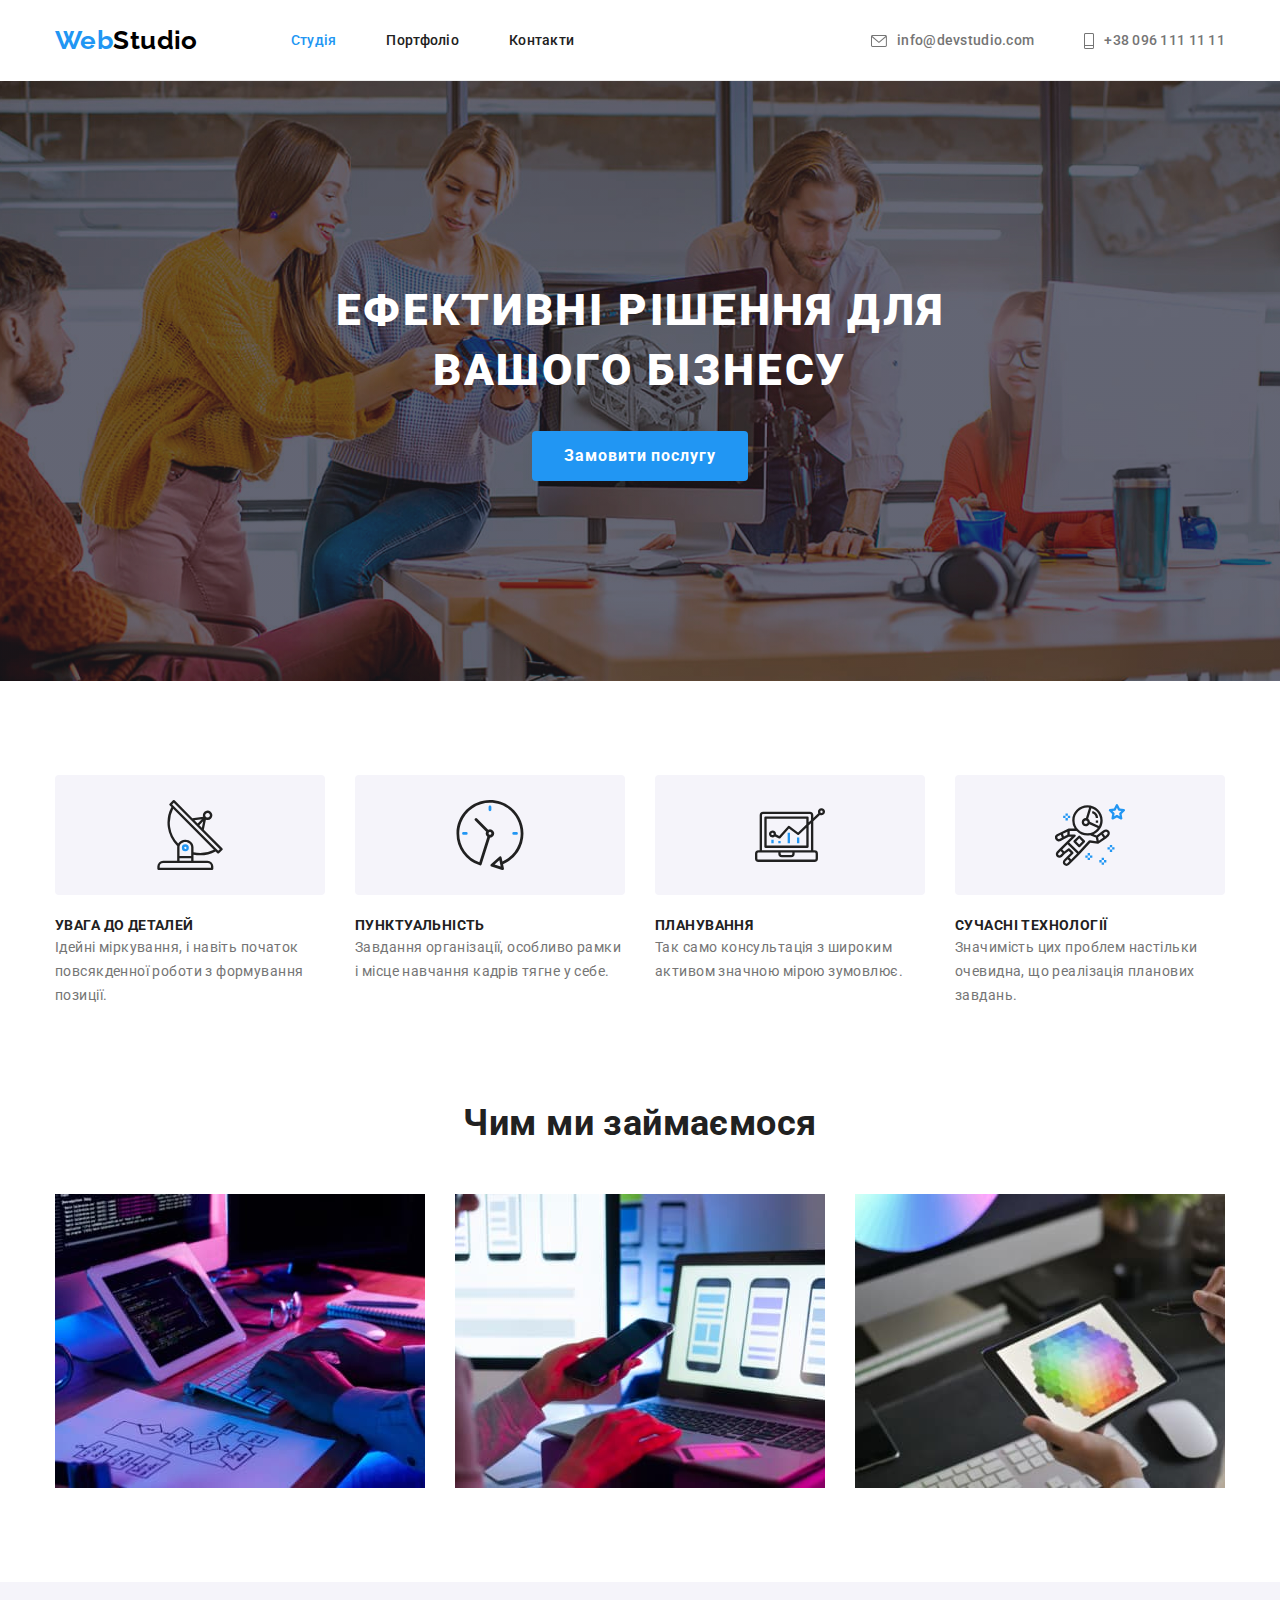
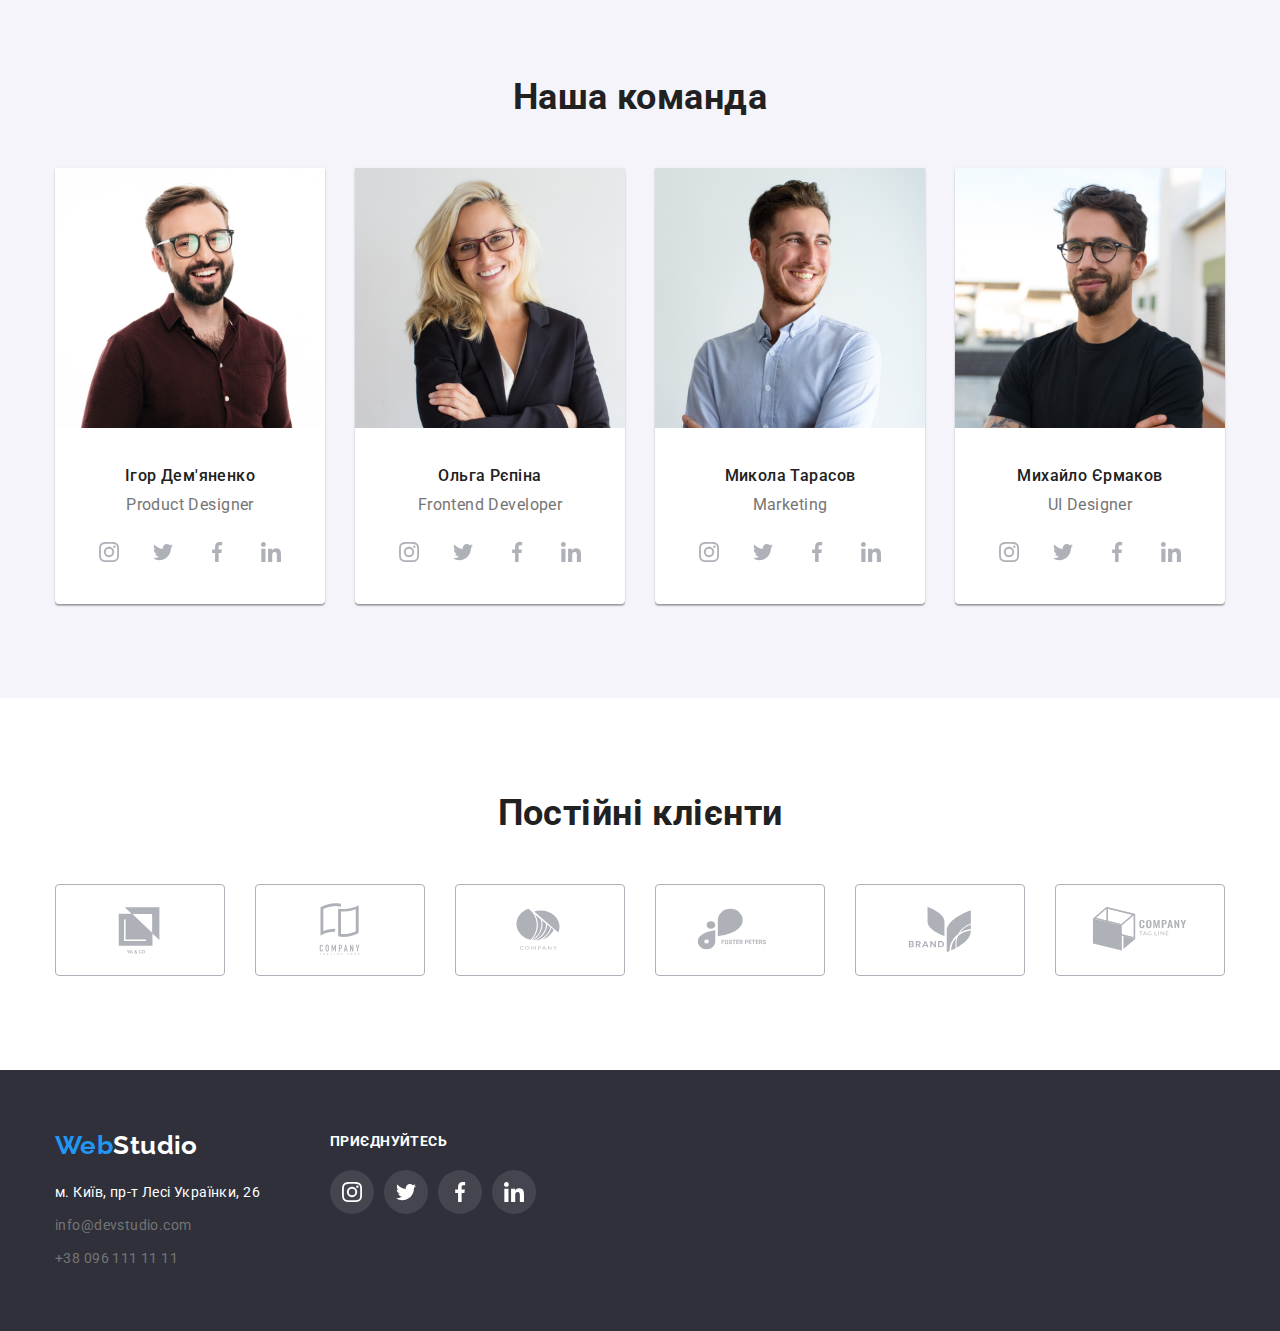
==== index.html @ 02ffd087 "Add files via upload" ====
<!DOCTYPE html>
<html lang="uk">

<head>
    <meta charset="UTF-8">
    <meta http-equiv="X-UA-Compatible" content="IE=edge">
    <meta name="viewport" content="width=device-width, initial-scale=1.0">
    <title>Студия</title>
    <link rel="preconnect" href="https://fonts.googleapis.com">
    <link rel="preconnect" href="https://fonts.gstatic.com" crossorigin>
    <link href="https://fonts.googleapis.com/css2?family=Raleway:wght@700&family=Roboto:wght@400;500;700;900&display=swap" rel="stylesheet">
    <link rel="stylesheet" href="https://cdnjs.cloudflare.com/ajax/libs/modern-normalize/1.0.0/modern-normalize.min.css">
    <link rel="stylesheet" href="./styles.css">
</head>

<body>
    <!--шапка профиля с навигацией-->
    <header class="header">
        <div class="conteiner header-wrap">
            <a class="logo-link link" href="/" lang="en"><span class="accent">Web</span>Studio</a>
            <nav class="navigation">
                <ul class="list header-list">
                    <li class="nav-item"><a class="link current" href="/">Студія</a></li>
                    <li class="nav-item"><a class="link" href="./portfolio.html">Портфоліо</a></li>
                    <li class="nav-item"><a class="link" href="">Контакти</a></li>
                </ul>
            </nav>
            <ul class="list contact-list">
                <li class="contact"><a class="contact-link link" href="mailto:info@devstudio.com">
                    <svg class="icon-contact" width="16" height="12">
                        <use href="./images/icon.svg#icon-mail"></use>
                    </svg>
                    info@devstudio.com</a>
                </li>
                <li class="contact"><a class="contact-link link" href="tel:+380961111111">
                    <svg class="icon-contact" width="10" height="16">
                        <use href="./images/icon.svg#icon-phone"></use>
                    </svg> 
                        +38 096 111 11 11</a>
                </li>
            </ul>
        </div>
    </header>
    <main>
        <!--Блок-герой-->
        <section class="hero-section">
            <div class="conteiner">
                <h1 class="caption-hero">Ефективні рішення  для <br>вашого бізнесу</h1>
                <button class="button-hero" type="button">Замовити послугу</button>
            </div>
        </section>
        <section class="benefits">
            <div class="conteiner">
                <h2 class="visually-hidden">Наші переваги</h2>
                <ul class="list benefits-list">
                    <li>
                        <div class="benefits-icons">
                            <svg class="benefits-icon" width="70" height="70">
                                <use href="./images/icon.svg#icon-antenna"></use>
                            </svg>
                        </div>
                        <h3 class="benefits-caption">УВАГА ДО ДЕТАЛЕЙ</h3>
                        <p class="benefits-text">Ідейні міркування, і навіть початок повсякденної роботи з формування позиції.</p>
                    </li>
                    <li>
                        <div class="benefits-icons">
                            <svg class="benefits-icon" width="70" height="70">
                                <use href="./images/icon.svg#icon-clock"></use>
                            </svg>
                        </div>
                        <h3 class="benefits-caption">ПУНКТУАЛЬНІСТЬ</h3>
                        <p class="benefits-text">Завдання організації, особливо рамки і місце навчання кадрів тягне у себе.</p>
                    </li>
                    <li>
                        <div class="benefits-icons">
                            <svg class="benefits-icon" width="70" height="70">
                                <use href="./images/icon.svg#icon-diagram"></use>
                            </svg>
                        </div>
                        <h3 class="benefits-caption">ПЛАНУВАННЯ</h3>
                        <p class="benefits-text">Так само консультація з широким активом значною мірою зумовлює.</p>
                    </li>
                    <li>
                        <div class="benefits-icons">
                            <svg class="benefits-icon" width="70" height="70">
                                <use href="./images/icon.svg#icon-astronaut"></use>
                            </svg>
                        </div>
                        <h3 class="benefits-caption">СУЧАСНІ ТЕХНОЛОГІЇ</h3>
                        <p class="benefits-text">Значимість цих проблем настільки очевидна, що реалізація планових завдань.</p>
                    </li>
                </ul>
                <h2 class="function-caption">Чим ми займаємося</h2>
                <ul class="list function-list">
                    <li>
                        <img src="./images/studio-keyboardhand.jpg" width="370" alt="Руки лежать на клавіатурі">
                    </li>
                    <li>
                        <img src="./images/studio-phonehands.jpg" width="370" alt="Руки тримають телефон">
                    </li>
                    <li>
                        <img src="./images/studio-laptophands.jpg" width="370" alt="Руки тримають планшет">
                    </li>
                </ul>
            </div>
        </section>
        <section class="team">
            <div class="conteiner">
                <h2 class="team-caption">Наша команда</h2>
                <ul class="list team-list">
                    <li class="team-person">
                        <img src="./images/studio-productdesigner.jpg" width="270" alt="Продуктовий дизайнер">
                        <h3 class="team-caption-list">Ігор Дем'яненко</h3>
                        <p class="team-text-list" lang="en">Product Designer</p>
                        <ul class="list icon-socials">
                            <li class="icon-socials-item">
                                <a class="icon-socials-link link" href="">
                                    <svg class="icon-social" width="20" height="20">
                                        <use href="./images/icon.svg#icon-instagram"></use>
                                    </svg>
                                </a>
                            </li>
                            <li>
                                <a class="icon-socials-link link" href="">
                                    <svg class="icon-social" width="20" height="20">
                                        <use href="./images/icon.svg#icon-twitter"></use>
                                    </svg>
                                </a>
                            </li>
                            <li>
                                <a class="icon-socials-link link" href="">
                                    <svg class="icon-social" width="20" height="20">
                                        <use href="./images/icon.svg#icon-facebook"></use>
                                    </svg>
                                </a>
                            </li>
                            <li>
                                <a class="icon-socials-link link" href="">
                                    <svg class="icon-social" width="20" height="20">
                                        <use href="./images/icon.svg#icon-linkedin"></use>
                                    </svg> 
                                </a>
                            </li>
                        </ul>
                    </li>
                    <li class="team-person">
                        <img src="./images/studio-frontend.jpg" width="270" alt="Фронтенд розробник">
                        <h3 class="team-caption-list">Ольга Рєпіна</h3>
                        <p class="team-text-list" lang="en">Frontend Developer</p>
                        <ul class="list icon-socials">
                            <li class="icon-socials-item">
                                <a class="icon-socials-link link" href="">
                                    <svg class="icon-social" width="20" height="20">
                                        <use href="./images/icon.svg#icon-instagram"></use>
                                    </svg>
                                </a>
                            </li>
                            <li>
                                <a class="icon-socials-link link" href="">
                                    <svg class="icon-social" width="20" height="20">
                                        <use href="./images/icon.svg#icon-twitter"></use>
                                    </svg>
                                </a>
                            </li>
                            <li>
                                <a class="icon-socials-link link" href="">
                                    <svg class="icon-social" width="20" height="20">
                                        <use href="./images/icon.svg#icon-facebook"></use>
                                    </svg>
                                </a>
                            </li>
                            <li>
                                <a class="icon-socials-link link" href="">
                                    <svg class="icon-social" width="20" height="20">
                                        <use href="./images/icon.svg#icon-linkedin"></use>
                                    </svg> 
                                </a>
                            </li>
                        </ul>
                    </li>
                    <li class="team-person">
                        <img src="./images/studio-marketing.jpg" width="270" alt="Маркетинг">
                        <h3 class="team-caption-list">Микола Тарасов</h3>
                        <p class="team-text-list" lang="en">Marketing</p>
                        <ul class="list icon-socials">
                            <li class="icon-socials-item">
                                <a class="icon-socials-link link" href="">
                                    <svg class="icon-social" width="20" height="20">
                                        <use href="./images/icon.svg#icon-instagram"></use>
                                    </svg>
                                </a>
                            </li>
                            <li>
                                <a class="icon-socials-link link" href="">
                                    <svg class="icon-social" width="20" height="20">
                                        <use href="./images/icon.svg#icon-twitter"></use>
                                    </svg>
                                </a>
                            </li>
                            <li>
                                <a class="icon-socials-link link" href="">
                                    <svg class="icon-social" width="20" height="20">
                                        <use href="./images/icon.svg#icon-facebook"></use>
                                    </svg>
                                </a>
                            </li>
                            <li>
                                <a class="icon-socials-link link" href="">
                                    <svg class="icon-social" width="20" height="20">
                                        <use href="./images/icon.svg#icon-linkedin"></use>
                                    </svg> 
                                </a>
                            </li>
                        </ul>
                    </li>
                    <li class="team-person">
                        <img src="./images/studio-uidesigner.jpg" width="270" alt="Дизайнер інтерфейсу користувача">
                        <h3 class="team-caption-list">Михайло Єрмаков</h3>
                        <p class="team-text-list" lang="en">UI Designer</p>
                        <ul class="list icon-socials">
                            <li class="icon-socials-item">
                                <a class="icon-socials-link link" href="">
                                    <svg class="icon-social" width="20" height="20">
                                        <use href="./images/icon.svg#icon-instagram"></use>
                                    </svg>
                                </a>
                            </li>
                            <li>
                                <a class="icon-socials-link link" href="">
                                    <svg class="icon-social" width="20" height="20">
                                        <use href="./images/icon.svg#icon-twitter"></use>
                                    </svg>
                                </a>
                            </li>
                            <li>
                                <a class="icon-socials-link link" href="">
                                    <svg class="icon-social" width="20" height="20">
                                        <use href="./images/icon.svg#icon-facebook"></use>
                                    </svg>
                                </a>
                            </li>
                            <li>
                                <a class="icon-socials-link link" href="">
                                    <svg class="icon-social" width="20" height="20">
                                        <use href="./images/icon.svg#icon-linkedin"></use>
                                    </svg> 
                                </a>
                            </li>
                        </ul>
                    </li>
                </ul>
            </div>
        </section>
        <section class="clients">
            <div class="conteiner">
                <h2 class="title-clients">Постійні клієнти</h2>
                <ul class="list clients-list">
                    <li>
                        <a class="clients-link link" href="">
                            <svg class="icon-clients" width="106" height="60">
                                <use href="./images/icon.svg#icon-Logo1"></use>
                            </svg>
                        </a>
                    </li>
                    <li>
                        <a class="clients-link link" href="">
                            <svg class="icon-clients" width="106" height="60">
                                <use href="./images/icon.svg#icon-Logo2"></use>
                            </svg>
                        </a>
                    </li>
                    <li>
                        <a class="clients-link link" href="">
                            <svg class="icon-clients" width="106" height="60">
                                <use href="./images/icon.svg#icon-Logo3"></use>
                            </svg>
                        </a>
                    </li>
                    <li>
                        <a class="clients-link" href="">
                            <svg class="icon-clients" width="106" height="60">
                                <use href="./images/icon.svg#icon-Logo4"></use>
                            </svg>
                        </a>
                    </li>
                    <li>
                        <a class="clients-link link" href="">
                            <svg class="icon-clients" width="106" height="60">
                                <use href="./images/icon.svg#icon-Logo5"></use>
                            </svg>
                        </a>
                    </li>
                    <li>
                        <a class="clients-link link" href="">
                            <svg class="icon-clients" width="106" height="60">
                                <use href="./images/icon.svg#icon-Logo6"></use>
                            </svg>
                        </a>
                    </li>
                </ul>
            </div>
        </section>
    </main>
    <footer class="footer">
        <div class="conteiner">
            <div class="address-link">
                <a class="logo-link link" href="/" lang="en"><span class="accent">Web</span><span class="change-color">Studio</span></a>
                <address>
                    <ul class="list">
                        <li><a class="link address-link" href="https://goo.gl/maps/9GgxLfYpcewbCLix5" target="_blank"
                                rel="noopener noreferrer nofollow">м. Київ, пр-т Лесі Українки, 26</a></li>
                        <li class="contact"><a class="link contact-link" href="mailto:info@devstudio.com">info@devstudio.com</a></li>
                        <li class="contact"><a class="link contact-link" href="tel:+380961111111">+38 096 111 11 11</a></li>
                    </ul>
                </address>
            </div>
            <div class="connect-links">
                <p class="connect-text">приєднуйтесь</p>
                <ul class="list icon-socials connect">
                    <li class="icon-socials-item">
                        <a class="icon-socials-link connect link" href="">
                            <svg class="icon-social" width="20" height="20">
                                <use href="./images/icon.svg#icon-instagram"></use>
                            </svg>
                        </a>
                    </li>
                    <li>
                        <a class="icon-socials-link connect link" href="">
                            <svg class="icon-social" width="20" height="20">
                                <use href="./images/icon.svg#icon-twitter"></use>
                            </svg>
                        </a>
                    </li>
                    <li>
                        <a class="icon-socials-link connect link" href="">
                            <svg class="icon-social" width="20" height="20">
                                <use href="./images/icon.svg#icon-facebook"></use>
                            </svg>
                        </a>
                    </li>
                    <li>
                        <a class="icon-socials-link connect link" href="">
                            <svg class="icon-social" width="20" height="20">
                                <use href="./images/icon.svg#icon-linkedin"></use>
                            </svg> 
                        </a>
                    </li>
                </ul>
            </div>
        </div>
        
    </footer>
</body>

</html>
---- styles.css ----
/* цвет текста #757575;*/
/* цвет активной ссылки #2196F3;*/
/* текст заголовков #212121; */
/* цвет хэдера #FFFFFF;*/
/* цвет секции с сотрудниками #F5F4FA;*/
/* цвет хэро секции и футера #2F303A;*/
/* цвет секций #F5F5F5;  */
/* цвет логотипа #000000; */

:root{
    --primary-text-color:  #757575;
    --title-text-color: #212121;
    --filter-text: #212121;
    --accent-color:#2196F3; 
    --accent-background:#2F303A;
    --color-secondary-section: #F5F4FA;
    --header-color:#ffffff;
    --logo-text: #000000;
}
html{
    box-sizing:border-box;
}
body{
    font-family: 'Roboto', sans-serif;
    color: var(--primary-text-color);
    font-size: 14px;
    line-height: 1.71;
    letter-spacing: 0.03em;
}
h1, h2, h3, p {
    margin: 0px;
    padding: 0px;
    
}
.conteiner{
    width: 1200px;
    margin-right: auto;
    margin-left: auto;
    padding-left: 15px;
    padding-right: 15px;
}
.list{
    list-style:none;
    margin: 0px;
    padding: 0px;

}
.link {
    color: #212121;
    text-decoration: none;
}

/* хєдер*/
.header-wrap{
    display: flex;
    align-items: center;
    padding-top: 25px;
    padding-bottom: 24px;
    border-bottom-width: 1px;
    border-bottom-style: solid;
    border-bottom-color: #ECECEC;
}
.logo-link{
    display: block;
    font-family: Raleway;
    font-weight: 700;
    font-size: 26px;
    line-height: 1.2;
    color: var(--logo-text);
}
.logo-link .accent{
    color:var(--accent-color);
}
.navigation{
    margin-left: 93px;
}
.header-list,
.contact-list{
    display: flex;
    font-weight: 500;
    line-height: 1.17;
    letter-spacing: 0.02em;
    
}
.header li:not(:last-child){
    margin-right: 50px;
}
.contact-list{
    margin-left: auto;
}
.current{
    color: var(--accent-color);
}
.address-link:hover,
.address-link:focus,
.nav-item .link:hover,
.nav-item .link:focus, 
.contact-link:hover,
.contact-link:focus
 {
    color:var(--accent-color);
    fill:var(--accent-color);
}
.contact-link{
    display: flex;
    align-items: center;
    color: var(--primary-text-color);
    fill:var(--primary-text-color);
}
.icon-contact{
    margin-right: 10px;
}

/*основной контент*/
.hero-section{
    background-image: linear-gradient(to right, rgba(47, 48, 58, 0.4), rgba(47, 48, 58, 0.4)),url(./images/hero-background.jpg);
    background-position: center;
    background-size: cover;
    margin: auto;
    background-color: var(--accent-background);
    max-width: 1600px;
    text-align: center;
}
.hero-section .conteiner{
    padding-top: 200px;
    padding-bottom: 200px;
}
.caption-hero{
    font-weight: 900;
    font-size: 44px;
    line-height: 1.36;
    letter-spacing: 0.06em;
    text-transform: uppercase;
    color:#ffffff;
    margin-bottom: 30px;
}
.button-hero{
    padding-left: 32px;
    padding-right: 32px;
    padding-top: 10px;
    padding-bottom: 10px;
    border-radius: 4px;
    border: none;
    font-family: inherit;
    font-weight: 700;
    font-size: 16px;
    line-height: 1.88;
    letter-spacing: 0.06em;
    color:#ffffff;
    background-color: var(--accent-color);
}
.visually-hidden{
    position: absolute;
    width: 1px;
    height: 1px;
    margin: -1px;
    border: 0;
    padding: 0;
    
    white-space: nowrap;
    clip-path: inset(100%);
    clip: rect(0 0 0 0);
    overflow: hidden;
}
.benefits-icons{
    display: flex;
    justify-content: center;
    align-items: center;
    background: #F5F4FA;
    border-radius: 4px;
    width: 270px;
    height: 120px;
    margin-bottom: 30px;
}

.benefits-list{
    padding-top: 94px;
    display: flex;
    justify-content: space-between;
}
.benefits-list > li:not(:last-child){
    margin-right: 30px;
}
.benefits-caption{
    margin-bottom: 10px;
    font-size: 14px;
    font-weight: 700;
    line-height: 1.14px;
    text-transform: uppercase;
    color: var(--title-text-color);
}
.function-caption, .team-caption, .title-clients{
    text-align: center;
    padding-top: 94px;
    font-weight: 700;
    font-size: 36px;
    line-height: 1.17;
    color:var(--title-text-color);
}
.function-list {
    margin-top: 50px;
    padding-bottom: 94px;
    display: flex;
    justify-content: space-between;
}
.function-list img{
    display: block;
}
.function-list > li{
    width: calc(100%/3,3333);
}
.team{
    background-color: var(--color-secondary-section);
}
.team-list{
    display: flex;
    justify-content: space-between;
    text-align: center;
    margin-top: 50px;
    padding-bottom: 94px;
}
.team-person{
    background-color: #ffffff;
    box-shadow: 0px 1px 3px rgba(0, 0, 0, 0.12), 0px 1px 1px rgba(0, 0, 0, 0.14), 0px 2px 1px rgba(0, 0, 0, 0.2);
    border-radius: 0px 0px 4px 4px;
    padding-bottom: 30px;
}
.team-caption-list{
    margin-top: 30px;
    font-weight: 500;
    font-size: 16px;
    line-height: 1.19;
    color: var(--title-text-color);
}
.team-text-list{
    margin-top: 10px;
    font-size: 16px;
    line-height: 1.19;
}
.icon-socials{
    display: flex;
    margin-top: 16px;
    justify-content:center;
    align-items: center;
    
}
.icon-socials-link{
    display: flex;
    border-radius: 50%;
    width: 44px;
    height: 44px;
    align-items: center;
    justify-content: center;
}
.icon-social{
    display: block;
}
.icon-socials-link{
    background-color: #ffffff;
    fill: #AFB1B8;
}
.icon-socials-link:hover,
.icon-socials-link:focus {
    background-color: var(--accent-color);
    fill: #ffffff;
}
.icon-socials li:not(:last-child){
    margin-right: 10px;
}
.icon-socials-link.connect{
    background: rgba(255, 255, 255, 0.1);
    fill: #ffffff;;
}
.icon-socials-link.connect:hover,
.icon-socials-link.connect:focus{
    background-color: var(--accent-color);
}
/*клиенты*/
.clients-list{
    display: flex;
    align-items: center;
    justify-content: center;
    margin-top: 50px;
    margin-bottom: 94px;
}
.clients-link{
    display: flex;
    justify-content: center;
    align-items: center;
    width: 170px;
    height: 92px;
    border: 1px solid #AFB1B8;
    border-radius: 4px;
    fill:#AFB1B8;

}
.clients-link:hover,
.clients-link:focus{
    fill:var(--accent-color);
    border: 1px solid var(--accent-color);
}
.clients-list li:not(:last-child){
    margin-right: 30px;
}
/*футер*/
.footer{
    background-color: var(--accent-background);
}
.footer .conteiner{
    display: flex;
    padding-top: 60px;
    padding-bottom: 60px;
}
.footer .link{
    font-style: normal;
}
.footer .logo-link{
    margin-bottom: 20px;
}
.footer .contact-link{
    margin-top: 9px;
}
.address-link,
footer .change-color{
    color:#ffffff;
}
.connect-links{
    margin-left: 70px;
}
.connect-text{
font-weight: 700;
text-transform: uppercase;
color: #FFFFFF;
}

/*портфолио*/
.portfolio-list{
    display: flex;
    justify-content: center;
    padding-top: 94px;
    margin-bottom: 50px;
}
.portfolio-list > li:not(:last-child){
    margin-right: 8px;
}
.button-filter{
    padding-left: 22px;
    padding-right: 22px;
    padding-top: 6px;
    padding-bottom: 6px;
    border: none;
    border-radius: 4px;
    box-shadow: 0px 3px 1px rgba(0, 0, 0, 0.1), 0px 1px 2px rgba(0, 0, 0, 0.08), 0px 2px 2px rgba(0, 0, 0, 0.12);
    font-family: inherit;
    letter-spacing: inherit;
    font-weight: 500;
    font-size: 16px;
    line-height: 1.62;
    color:var(--title-text-color);
    cursor: pointer;
    
}
.button-filter:hover,
.button-filter:focus{
    background-color: var(--accent-color);
    color:#ffffff;
}
.content-example-list{
    display: flex;
    flex-wrap: wrap;
    justify-content: space-between;
    padding-bottom: 94px;
    
}
.content-example-list > li:not(:nth-last-child(-n + 3)){
    margin-bottom: 30px;
}

.content-example-item img{
    display: block;
}
.content-example-list > li{
    width: calc(100%/3,3333);
}
.card-info{
    border: solid 1px #EEEEEE;
    border-top: none;
    padding-left: 24px;
    padding-bottom: 20px;
    padding-top: 20px;
}
.content-example-item:hover,
.content-example-item:focus{
    box-shadow: 0px 1px 1px rgba(0, 0, 0, 0.12), 0px 4px 4px rgba(0, 0, 0, 0.06), 1px 4px 6px rgba(0, 0, 0, 0.16);
}
.example-caption{
    margin-bottom: 4px;
    font-weight: 700;
    font-size: 18px;
    line-height: 2.0;
    letter-spacing: 0.06em;
    color: var(--title-text-color);
}
.example-text{
    font-size: 16px;
    line-height: 1.9;
    color: var(--primary-text-color)
}
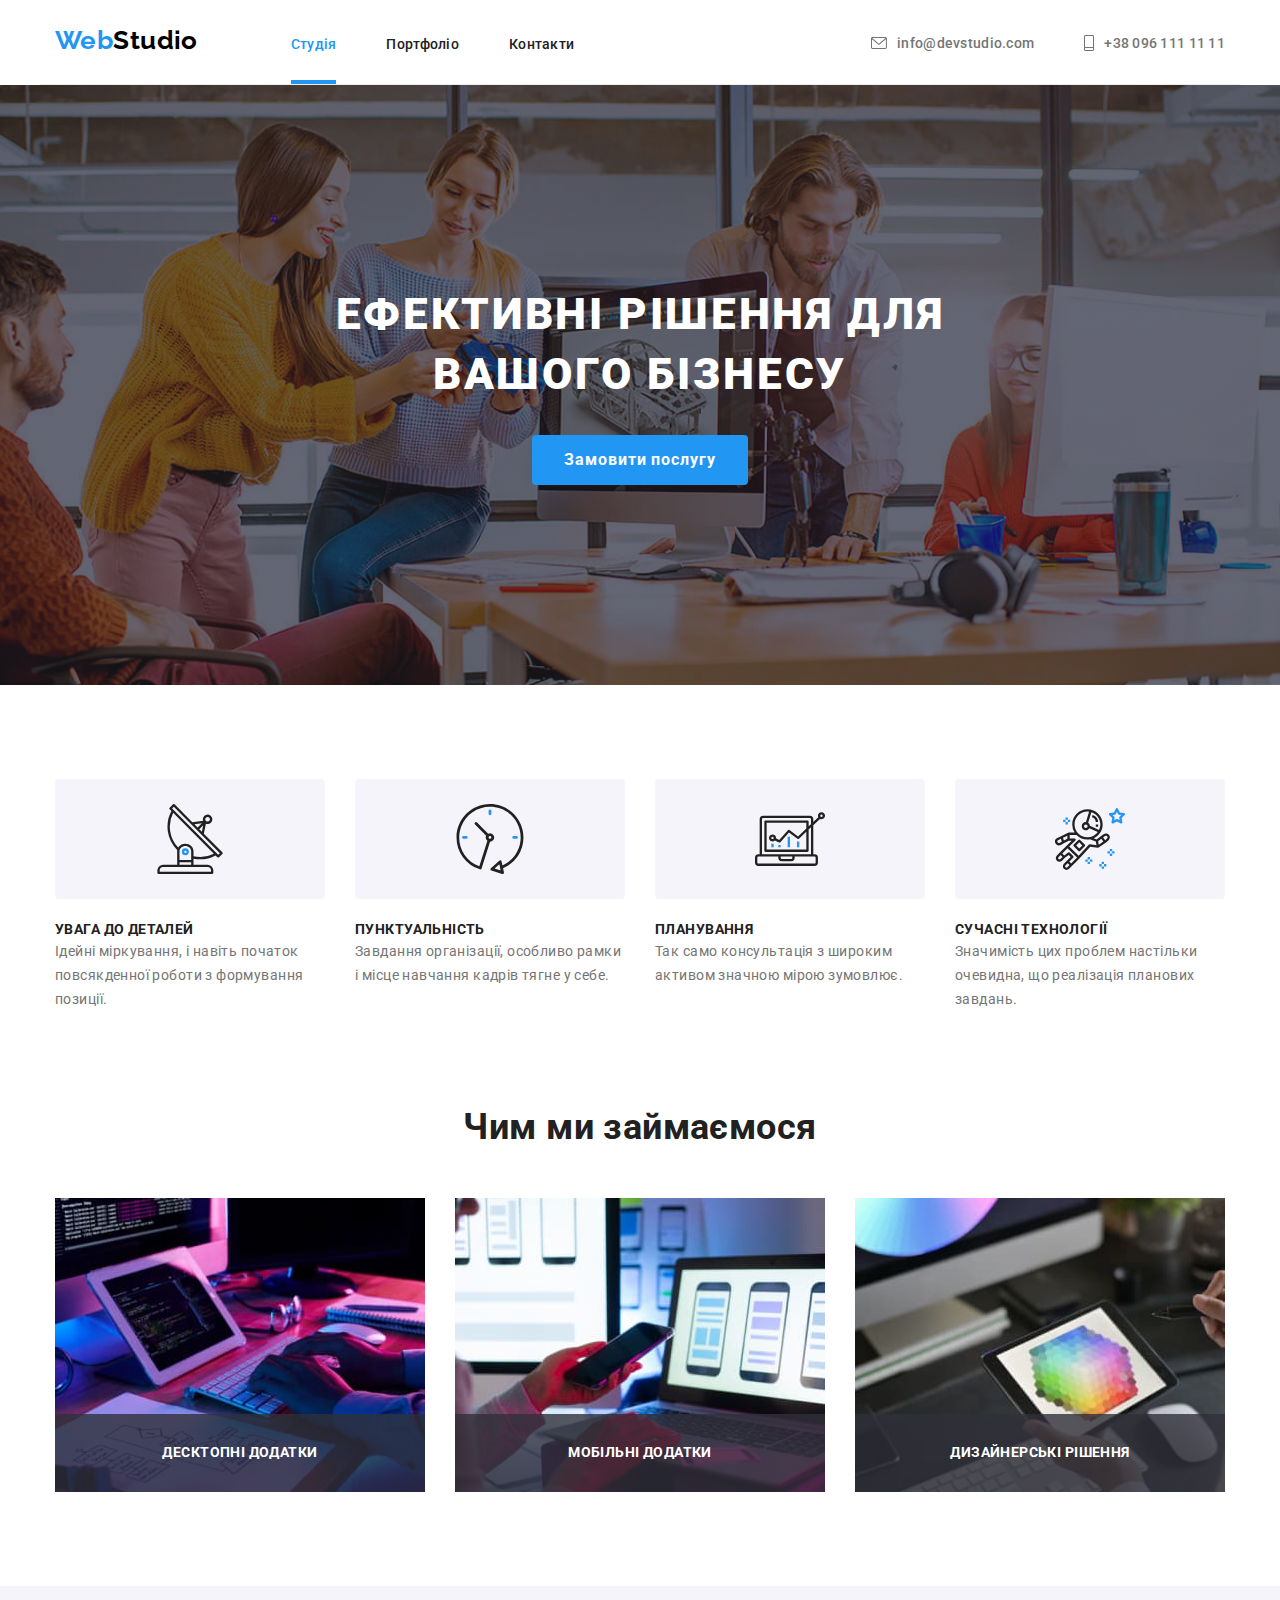
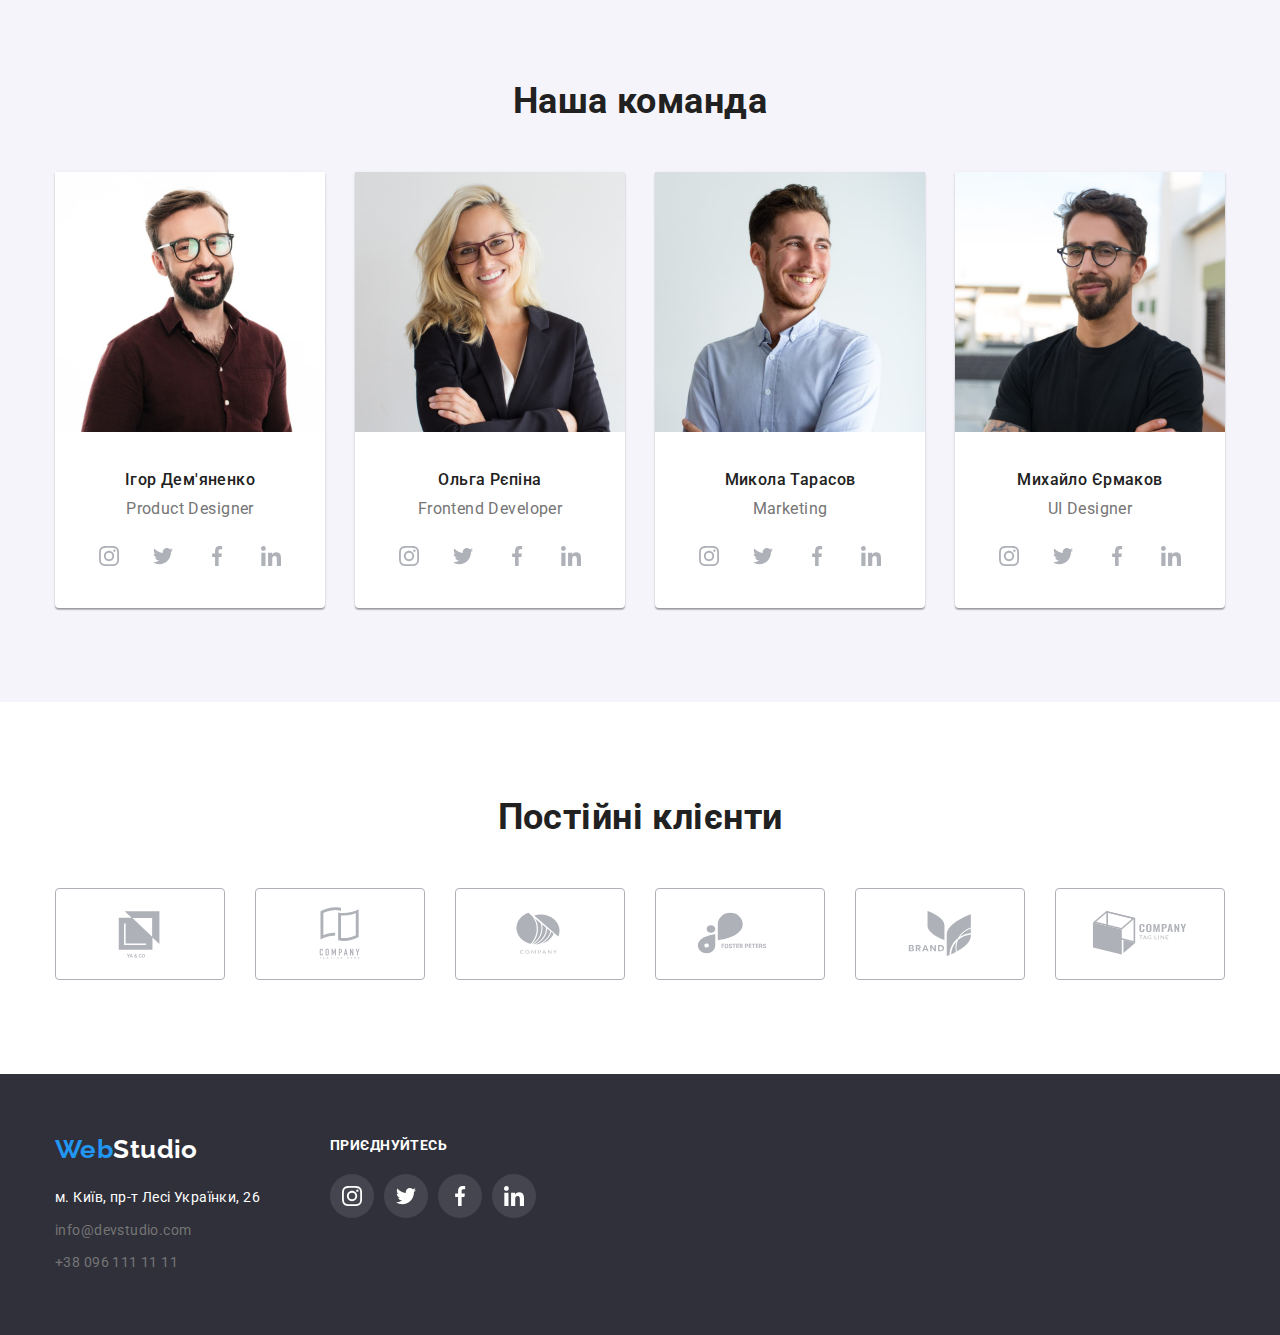
==== commit 8434c479: "плашки в хэдере, ховеры на карточках в портфолио, надписи поверх изображений" ====
--- a/index.html
+++ b/index.html
@@ -92,13 +92,22 @@
                 </ul>
                 <h2 class="function-caption">Чим ми займаємося</h2>
                 <ul class="list function-list">
-                    <li>
+                    <li class="function-item">
+                        <div class="function-label">
+                            <p class="function-text">Десктопні додатки</p>
+                        </div>
                         <img src="./images/studio-keyboardhand.jpg" width="370" alt="Руки лежать на клавіатурі">
                     </li>
-                    <li>
+                    <li class="function-item">
+                        <div class="function-label">
+                            <p class="function-text">Мобільні додатки</p>
+                        </div>
                         <img src="./images/studio-phonehands.jpg" width="370" alt="Руки тримають телефон">
                     </li>
-                    <li>
+                    <li class="function-item">
+                        <div class="function-label">
+                            <p class="function-text">Дизайнерські рішення</p>
+                        </div>
                         <img src="./images/studio-laptophands.jpg" width="370" alt="Руки тримають планшет">
                     </li>
                 </ul>
--- a/styles.css
+++ b/styles.css
@@ -17,7 +17,9 @@
     --header-color:#ffffff;
     --logo-text: #000000;
 }
-html{
+*,
+::after,
+::before{
     box-sizing:border-box;
 }
 body{
@@ -53,9 +55,8 @@
 /* хєдер*/
 .header-wrap{
     display: flex;
-    align-items: center;
+    align-items: baseline;
     padding-top: 25px;
-    padding-bottom: 24px;
     border-bottom-width: 1px;
     border-bottom-style: solid;
     border-bottom-color: #ECECEC;
@@ -91,6 +92,22 @@
 .current{
     color: var(--accent-color);
 }
+.nav-item{
+    position: relative;
+    padding-bottom: 32px;
+}
+
+.nav-item .current::after{
+    content: ' ';
+    width:100%;
+    height: 4px;
+    background-color: var(--accent-color);
+    position:absolute;
+    left: 0;
+    bottom: 0;
+    opacity: 1;
+}
+
 .address-link:hover,
 .address-link:focus,
 .nav-item .link:hover,
@@ -208,6 +225,26 @@
 }
 .function-list > li{
     width: calc(100%/3,3333);
+}
+.function-item{
+    position: relative;
+}
+.function-label{
+    position: absolute;
+    bottom: 0;
+    left: 0;
+    right: 0;
+    background-color: rgba(47, 48, 58, 0.8);
+   
+}
+.function-text{
+    font-weight: 700;
+    text-align: center;
+    text-transform: uppercase;
+    color: #FFFFFF;
+    padding-top: 27px;
+    padding-bottom: 27px;
+
 }
 .team{
     background-color: var(--color-secondary-section);
@@ -405,4 +442,29 @@
     font-size: 16px;
     line-height: 1.9;
     color: var(--primary-text-color)
-}+}
+.content-thumb{
+    overflow: hidden;
+    position: relative;
+}
+.opposite-text{
+    position: absolute;
+    top: 0;
+    left: 0;
+    width: 100%;
+    height: 100%;
+    background-color: rgba(33, 150, 243, 0.9);
+    transform: translateY(100%);
+    opacity: 0;
+    transition: 250ms cubic-bezier(0.4, 0, 0.2, 1);
+    
+    font-size: 18px;
+    line-height: 1.56;
+    color: #FFFFFF;
+
+    padding: 63px 24px;
+}
+.content-example-item:hover .opposite-text{
+    transform: translateY(0);
+    opacity: 1;
+}
